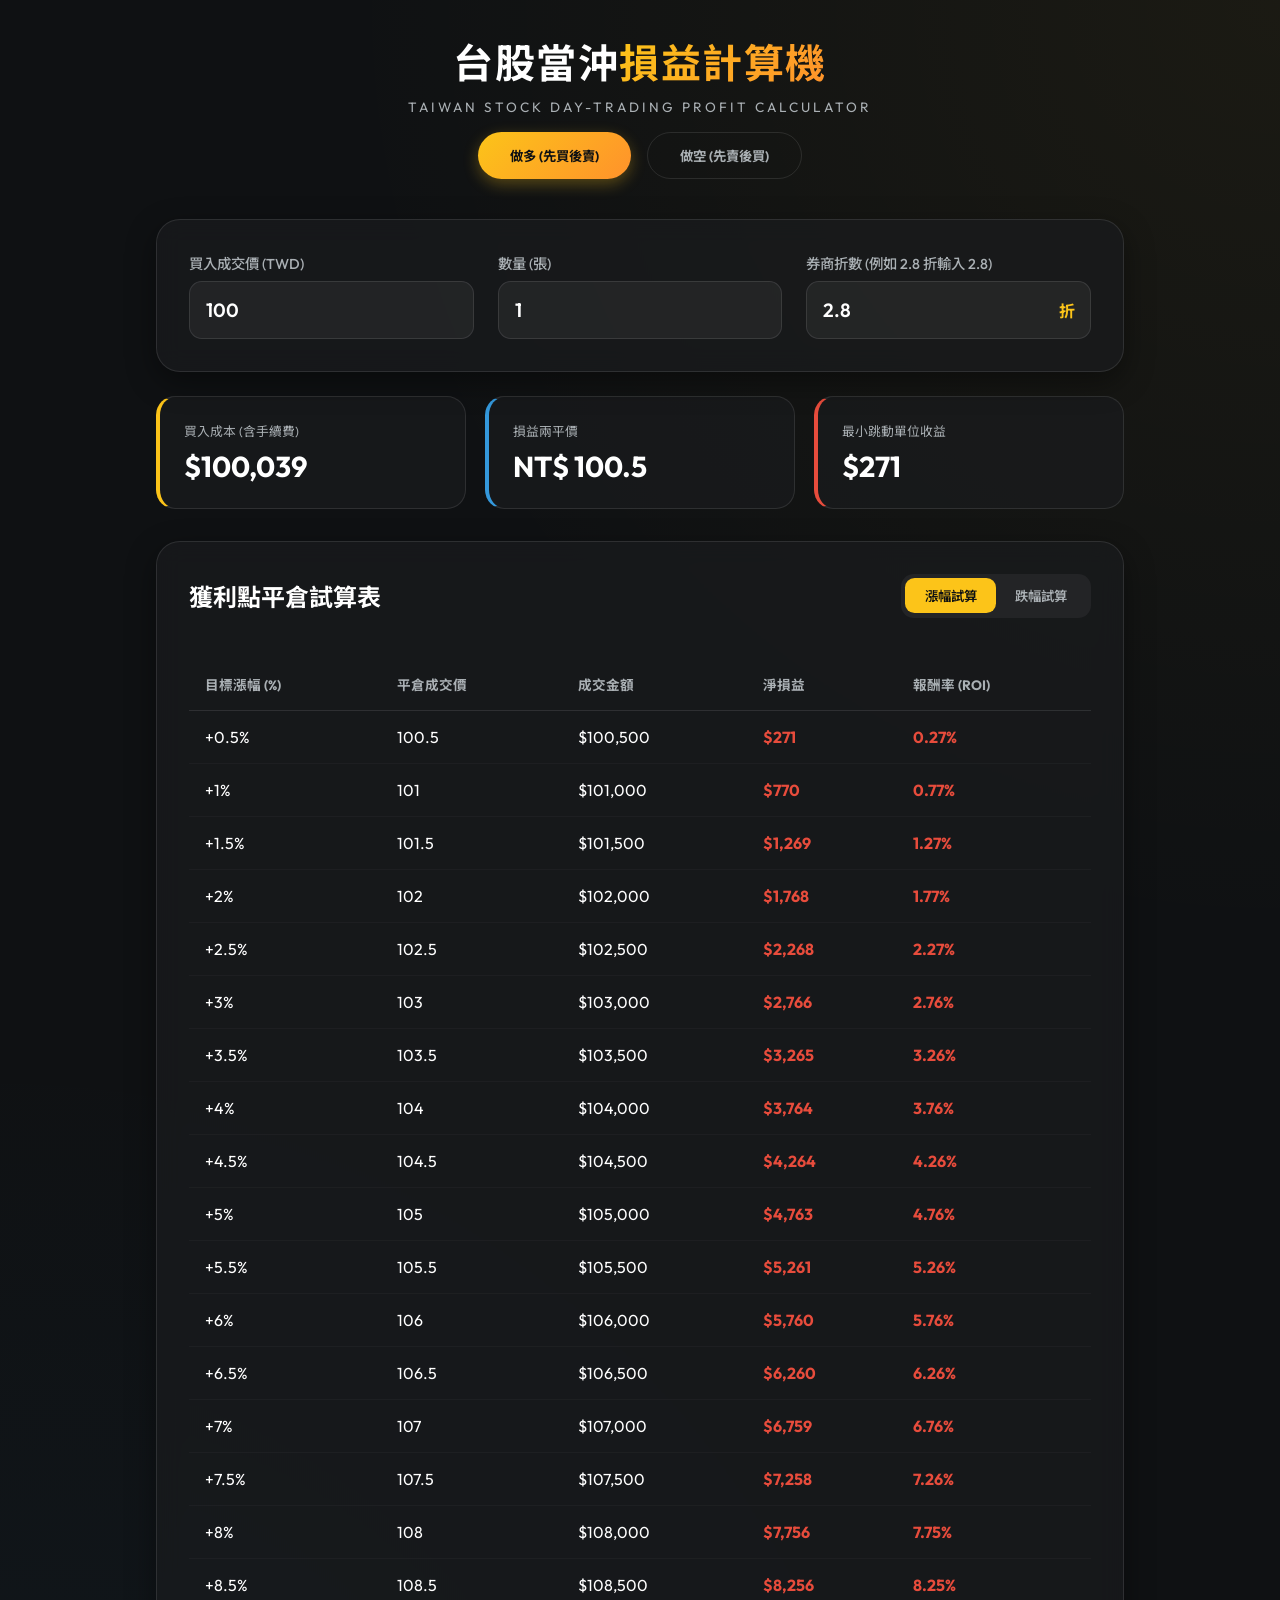
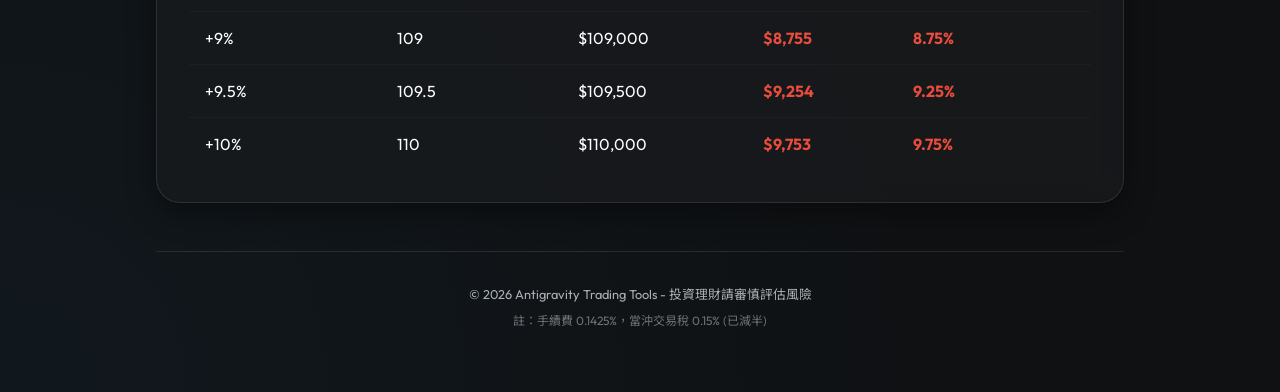
==== index.html @ 17bfe17b "Initial commit" ====
<!DOCTYPE html>
<html lang="zh-TW">
<head>
    <meta charset="UTF-8">
    <meta name="viewport" content="width=device-width, initial-scale=1.0">
    <title>台股當沖損益計算機 - 專業交易員版</title>
    <meta name="description" content="專業的台股當沖損益計算工具，支持券商手續費折數設定與多平倉位價格試算。">
    <link rel="stylesheet" href="style.css">
    <link rel="preconnect" href="https://fonts.googleapis.com">
    <link rel="preconnect" href="https://fonts.gstatic.com" crossorigin>
    <link href="https://fonts.googleapis.com/css2?family=Noto+Sans+TC:wght@400;500;700&family=Outfit:wght@400;600&display=swap" rel="stylesheet">
</head>
<body class="dark-theme">
    <div class="container">
        <header>
            <h1>台股當沖<span class="highlight">損益計算機</span></h1>
            <p class="subtitle">TAIWAN STOCK DAY-TRADING PROFIT CALCULATOR</p>
            <div class="trade-mode-toggle">
                <button class="trade-btn active" id="type-long">做多 (先買後賣)</button>
                <button class="trade-btn" id="type-short">做空 (先賣後買)</button>
            </div>
        </header>

        <main>
            <!-- 輸入設定區域 -->
            <section class="config-section card">
                <div class="input-grid">
                    <div class="input-group">
                        <label for="price" id="price-label">買入成交價 (TWD)</label>
                        <input type="number" id="price" value="100" step="0.05" placeholder="輸入價格...">
                    </div>
                    <div class="input-group">
                        <label for="quantity">數量 (張)</label>
                        <input type="number" id="quantity" value="1" step="1" placeholder="張數...">
                    </div>
                    <div class="input-group">
                        <label for="discount">券商折數 (例如 2.8 折輸入 2.8)</label>
                        <div class="input-wrapper">
                            <input type="number" id="discount" value="2.8" step="0.1" placeholder="2.8">
                            <span class="unit">折</span>
                        </div>
                    </div>
                </div>
            </section>

            <!-- 核心結果摘要 -->
            <section class="summary-section">
                <div class="summary-card gold-border">
                    <span class="label" id="summary-balance-label">買入成本 (含手續費)</span>
                    <span class="value" id="buying-cost">$ 0</span>
                </div>
                <div class="summary-card highlight-border">
                    <span class="label">損益兩平價</span>
                    <span class="value" id="break-even">$ 0</span>
                </div>
                <div class="summary-card profit-border">
                    <span class="label">最小跳動單位收益</span>
                    <span class="value" id="min-tick-profit">$ 0</span>
                </div>
            </section>

            <!-- 比例試算表 -->
            <section class="result-section card">
                <div class="card-header">
                    <h2>獲利點平倉試算表</h2>
                    <div class="toggle-group">
                        <button class="active" id="mode-up">漲幅試算</button>
                        <button id="mode-down">跌幅試算</button>
                    </div>
                </div>
                <div class="table-container">
                    <table id="result-table">
                        <thead>
                            <tr>
                                <th>目標漲幅 (%)</th>
                                <th>平倉成交價</th>
                                <th>成交金額</th>
                                <th>淨損益</th>
                                <th>報酬率 (ROI)</th>
                            </tr>
                        </thead>
                        <tbody id="table-body">
                            <!-- JS 動態生成 -->
                        </tbody>
                    </table>
                </div>
            </section>
        </main>

        <footer>
            <div class="footer-content">
                <p>&copy; 2026 Antigravity Trading Tools - 投資理財請審慎評估風險</p>
                <div class="disclaimer">註：手續費 0.1425%，當沖交易稅 0.15% (已減半)</div>
            </div>
        </footer>
    </div>
    <script src="script.js"></script>
</body>
</html>
---- style.css ----
/* CSS Global Setup */
:root {
    --bg-dark: #0f1113;
    --card-bg: rgba(26, 28, 30, 0.7);
    --gold: #fcc419;
    --gold-bright: #ffd700;
    --profit-green: #e74c3c; /* 台灣股市：漲/賺 為紅 */
    --loss-red: #2ecc71;     /* 台灣股市：跌/賠 為綠 */
    --text-white: #ffffff;
    --text-gray: #aab0b4;
    --glass-border: rgba(255, 255, 255, 0.1);
    --highlight: #3498db;
    --gradient-gold: linear-gradient(135deg, #fcc419 0%, #ff922b 100%);
    --gradient-dark: linear-gradient(180deg, #1e2022 0%, #0f1113 100%);
}

* {
    margin: 0;
    padding: 0;
    box-sizing: border-box;
    font-family: 'Outfit', 'Noto Sans TC', sans-serif;
}

body {
    background-color: var(--bg-dark);
    color: var(--text-white);
    min-height: 100vh;
    display: flex;
    justify-content: center;
    align-items: center;
    background-image: radial-gradient(circle at top right, rgba(252, 196, 25, 0.05), transparent 40%),
                      radial-gradient(circle at bottom left, rgba(52, 152, 219, 0.05), transparent 40%);
}

.container {
    width: 95%;
    max-width: 1000px;
    padding: 2rem 1rem;
    animation: fadeIn 0.8s ease-out;
}

@keyframes fadeIn {
    from { opacity: 0; transform: translateY(10px); }
    to { opacity: 1; transform: translateY(0); }
}

header {
    text-align: center;
    margin-bottom: 2.5rem;
}

h1 {
    font-size: 2.5rem;
    font-weight: 700;
    letter-spacing: 1.5px;
    margin-bottom: 0.5rem;
}

.highlight {
    background: var(--gradient-gold);
    -webkit-background-clip: text;
    background-clip: text;
    -webkit-text-fill-color: transparent;
}

.subtitle {
    color: var(--text-gray);
    font-size: 0.85rem;
    letter-spacing: 3px;
    font-weight: 400;
}

/* Trade Mode Toggle (Long/Short) */
.trade-mode-toggle {
    display: flex;
    justify-content: center;
    gap: 1rem;
    margin-top: 1rem;
}

.trade-btn {
    background: transparent;
    border: 1px solid var(--glass-border);
    padding: 0.8rem 2rem;
    border-radius: 2rem;
    color: var(--text-gray);
    cursor: pointer;
    font-weight: 700;
    transition: all 0.3s ease;
}

.trade-btn.active {
    background: var(--gradient-gold);
    color: var(--bg-dark);
    border: none;
    box-shadow: 0 5px 15px rgba(252, 196, 25, 0.3);
}

.trade-btn:hover:not(.active) {
    background: rgba(255, 255, 255, 0.1);
    color: var(--text-white);
}

/* Common Card Styling */
.card {
    background: var(--card-bg);
    backdrop-filter: blur(12px);
    border: 1px solid var(--glass-border);
    border-radius: 1.5rem;
    padding: 2rem;
    margin-bottom: 1.5rem;
    box-shadow: 0 10px 30px rgba(0, 0, 0, 0.4);
}

/* Input Grid */
.input-grid {
    display: grid;
    grid-template-columns: repeat(auto-fit, minmax(200px, 1fr));
    gap: 1.5rem;
}

.input-group {
    display: flex;
    flex-direction: column;
    gap: 0.5rem;
}

label {
    font-size: 0.9rem;
    color: var(--text-gray);
    font-weight: 500;
}

input {
    background: rgba(255, 255, 255, 0.05);
    border: 1px solid var(--glass-border);
    border-radius: 0.8rem;
    padding: 1rem;
    color: var(--text-white);
    font-size: 1.2rem;
    font-weight: 600;
    transition: all 0.3s ease;
}

input:focus {
    outline: none;
    border-color: var(--gold);
    background: rgba(252, 196, 25, 0.05);
    box-shadow: 0 0 15px rgba(252, 196, 25, 0.1);
}

.input-wrapper {
    position: relative;
    display: flex;
    align-items: center;
}

.input-wrapper input {
    width: 100%;
    padding-right: 3rem;
}

.unit {
    position: absolute;
    right: 1rem;
    color: var(--gold);
    font-weight: 700;
}

/* Summary Section */
.summary-section {
    display: grid;
    grid-template-columns: repeat(auto-fit, minmax(250px, 1fr));
    gap: 1.2rem;
    margin-bottom: 2rem;
}

.summary-card {
    background: var(--card-bg);
    padding: 1.5rem;
    border-radius: 1.2rem;
    border: 1px solid var(--glass-border);
    display: flex;
    flex-direction: column;
    gap: 0.5rem;
    transition: transform 0.3s ease;
}

.summary-card:hover { transform: translateY(-5px); }

.summary-card .label { font-size: 0.8rem; color: var(--text-gray); }
.summary-card .value { font-size: 1.8rem; font-weight: 700; font-family: 'Outfit'; }

.gold-border { border-left: 4px solid var(--gold); }
.highlight-border { border-left: 4px solid var(--highlight); }
.profit-border { border-left: 4px solid var(--profit-green); }

/* Table Section */
.card-header {
    display: flex;
    justify-content: space-between;
    align-items: center;
    margin-bottom: 1.5rem;
}

.toggle-group {
    display: flex;
    background: rgba(255, 255, 255, 0.05);
    padding: 0.3rem;
    border-radius: 0.8rem;
}

.toggle-group button {
    background: transparent;
    border: none;
    color: var(--text-gray);
    padding: 0.5rem 1.2rem;
    border-radius: 0.6rem;
    cursor: pointer;
    font-weight: 600;
    transition: all 0.3s ease;
}

.toggle-group button.active {
    background: var(--gold);
    color: var(--bg-dark);
}

.table-container {
    overflow-x: auto;
}

table {
    width: 100%;
    border-collapse: collapse;
    margin-top: 1rem;
}

th {
    text-align: left;
    padding: 1rem;
    font-size: 0.85rem;
    color: var(--text-gray);
    border-bottom: 1px solid var(--glass-border);
}

td {
    padding: 1rem;
    font-size: 1rem;
    border-bottom: 1px solid rgba(255, 255, 255, 0.03);
    font-family: 'Outfit';
}

td.profit { color: var(--profit-green); font-weight: 700; }
td.loss { color: var(--loss-red); font-weight: 700; }

tr:last-child td { border: none; }
tr:hover td { background: rgba(255, 255, 255, 0.02); }

/* Footer */
footer {
    text-align: center;
    margin-top: 3rem;
    padding: 2rem;
    border-top: 1px solid var(--glass-border);
}

.footer-content p { color: var(--text-gray); font-size: 0.8rem; margin-bottom: 0.5rem; }
.disclaimer { color: var(--text-gray); font-size: 0.75rem; opacity: 0.6; }

/* Responsive Adjustments */
@media (max-width: 600px) {
    .summary-section { grid-template-columns: 1fr; }
    h1 { font-size: 1.8rem; }
}
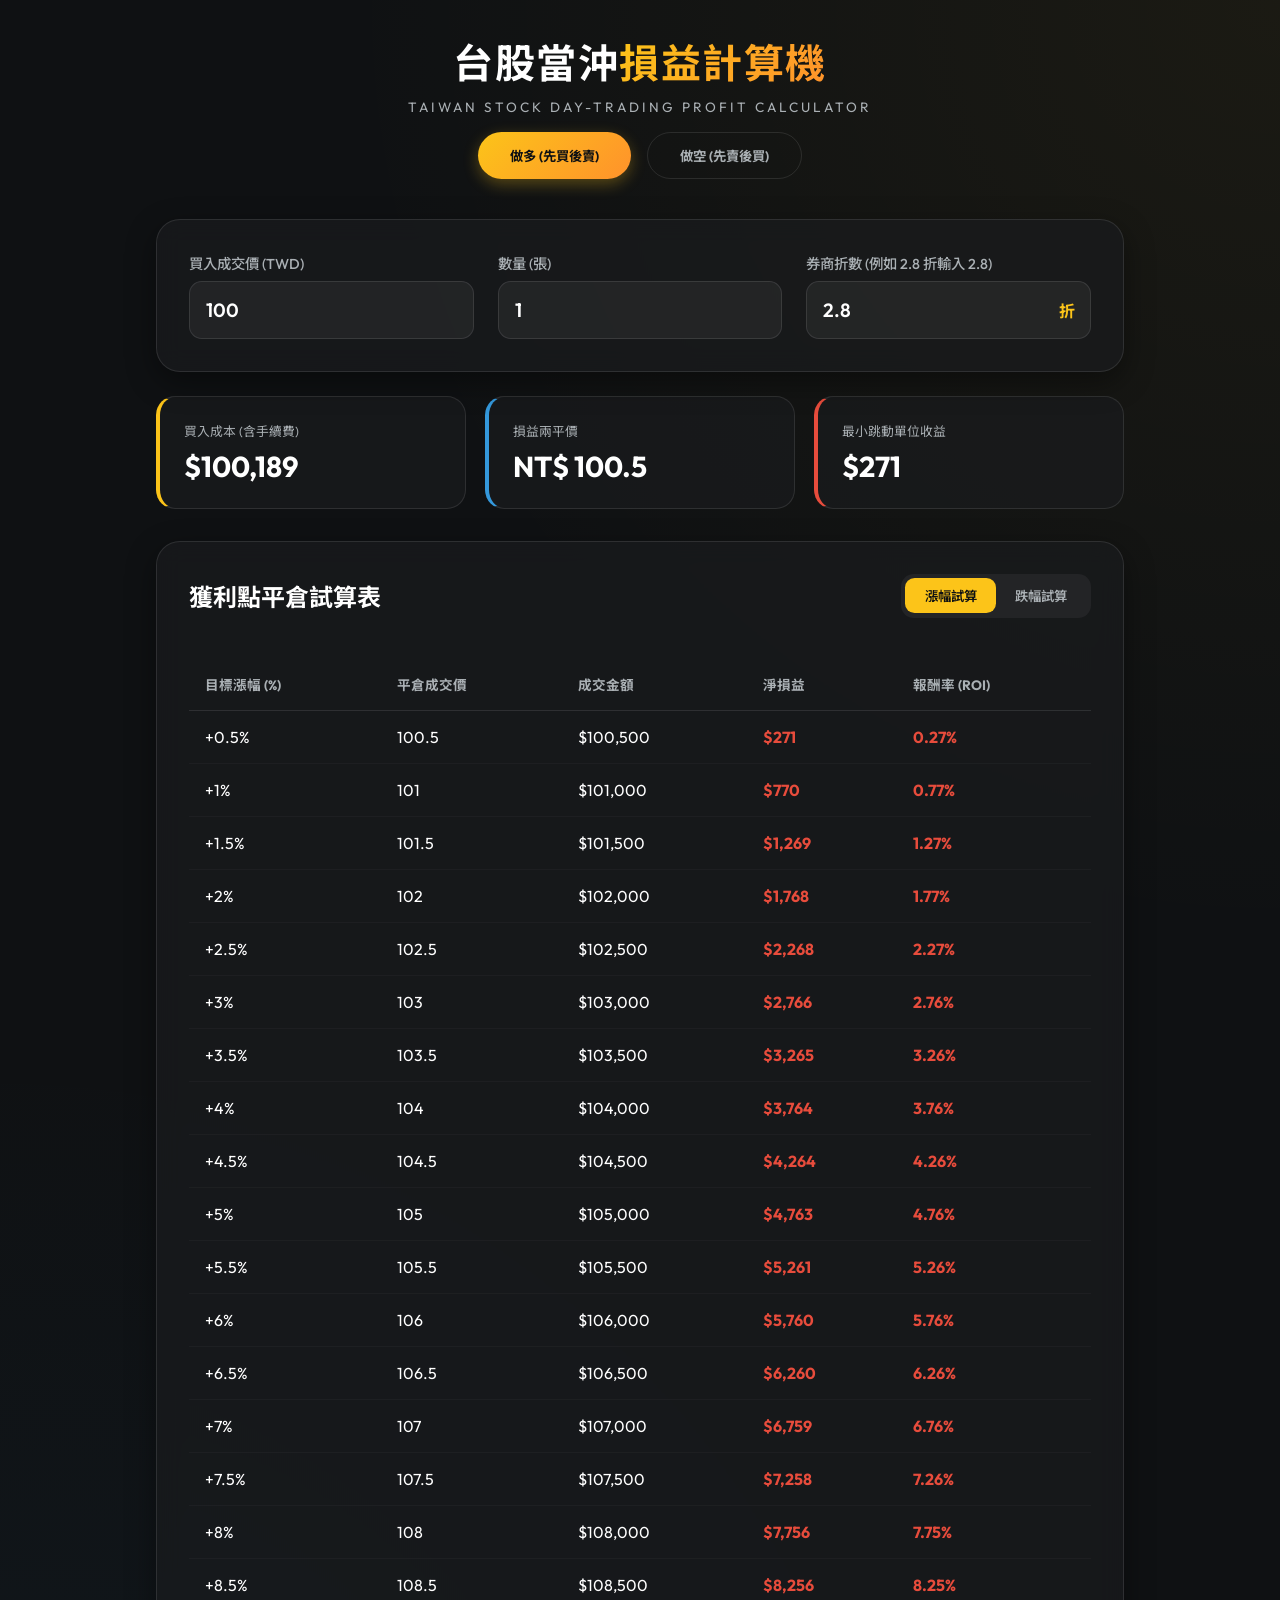
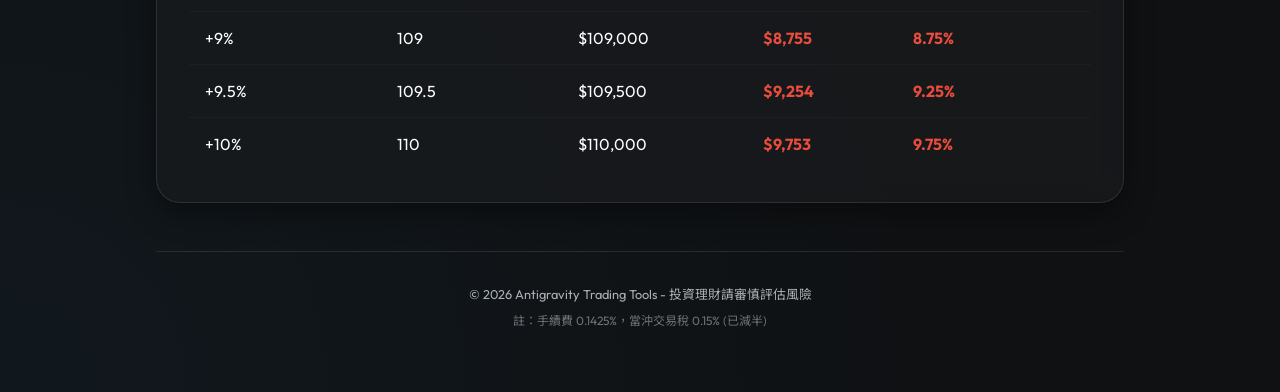
==== commit 249e0159: "Enhance: 升級為 PWA 可安裝 App (含圖示與離線支援)" ====
--- a/index.html
+++ b/index.html
@@ -4,6 +4,12 @@
     <meta charset="UTF-8">
     <meta name="viewport" content="width=device-width, initial-scale=1.0">
     <title>台股當沖損益計算機 - 專業交易員版</title>
+    <link rel="manifest" href="manifest.json">
+    <meta name="theme-color" content="#fcc419">
+    <meta name="apple-mobile-web-app-capable" content="yes">
+    <meta name="apple-mobile-web-app-status-bar-style" content="black-translucent">
+    <link rel="icon" type="image/png" href="icon.png">
+    <link rel="apple-touch-icon" href="icon.png">
     <meta name="description" content="專業的台股當沖損益計算工具，支持券商手續費折數設定與多平倉位價格試算。">
     <link rel="stylesheet" href="style.css">
     <link rel="preconnect" href="https://fonts.googleapis.com">
@@ -95,5 +101,12 @@
         </footer>
     </div>
     <script src="script.js"></script>
+    <script>
+        if ('serviceWorker' in navigator) {
+            window.addEventListener('load', () => {
+                navigator.serviceWorker.register('./service-worker.js');
+            });
+        }
+    </script>
 </body>
 </html>
